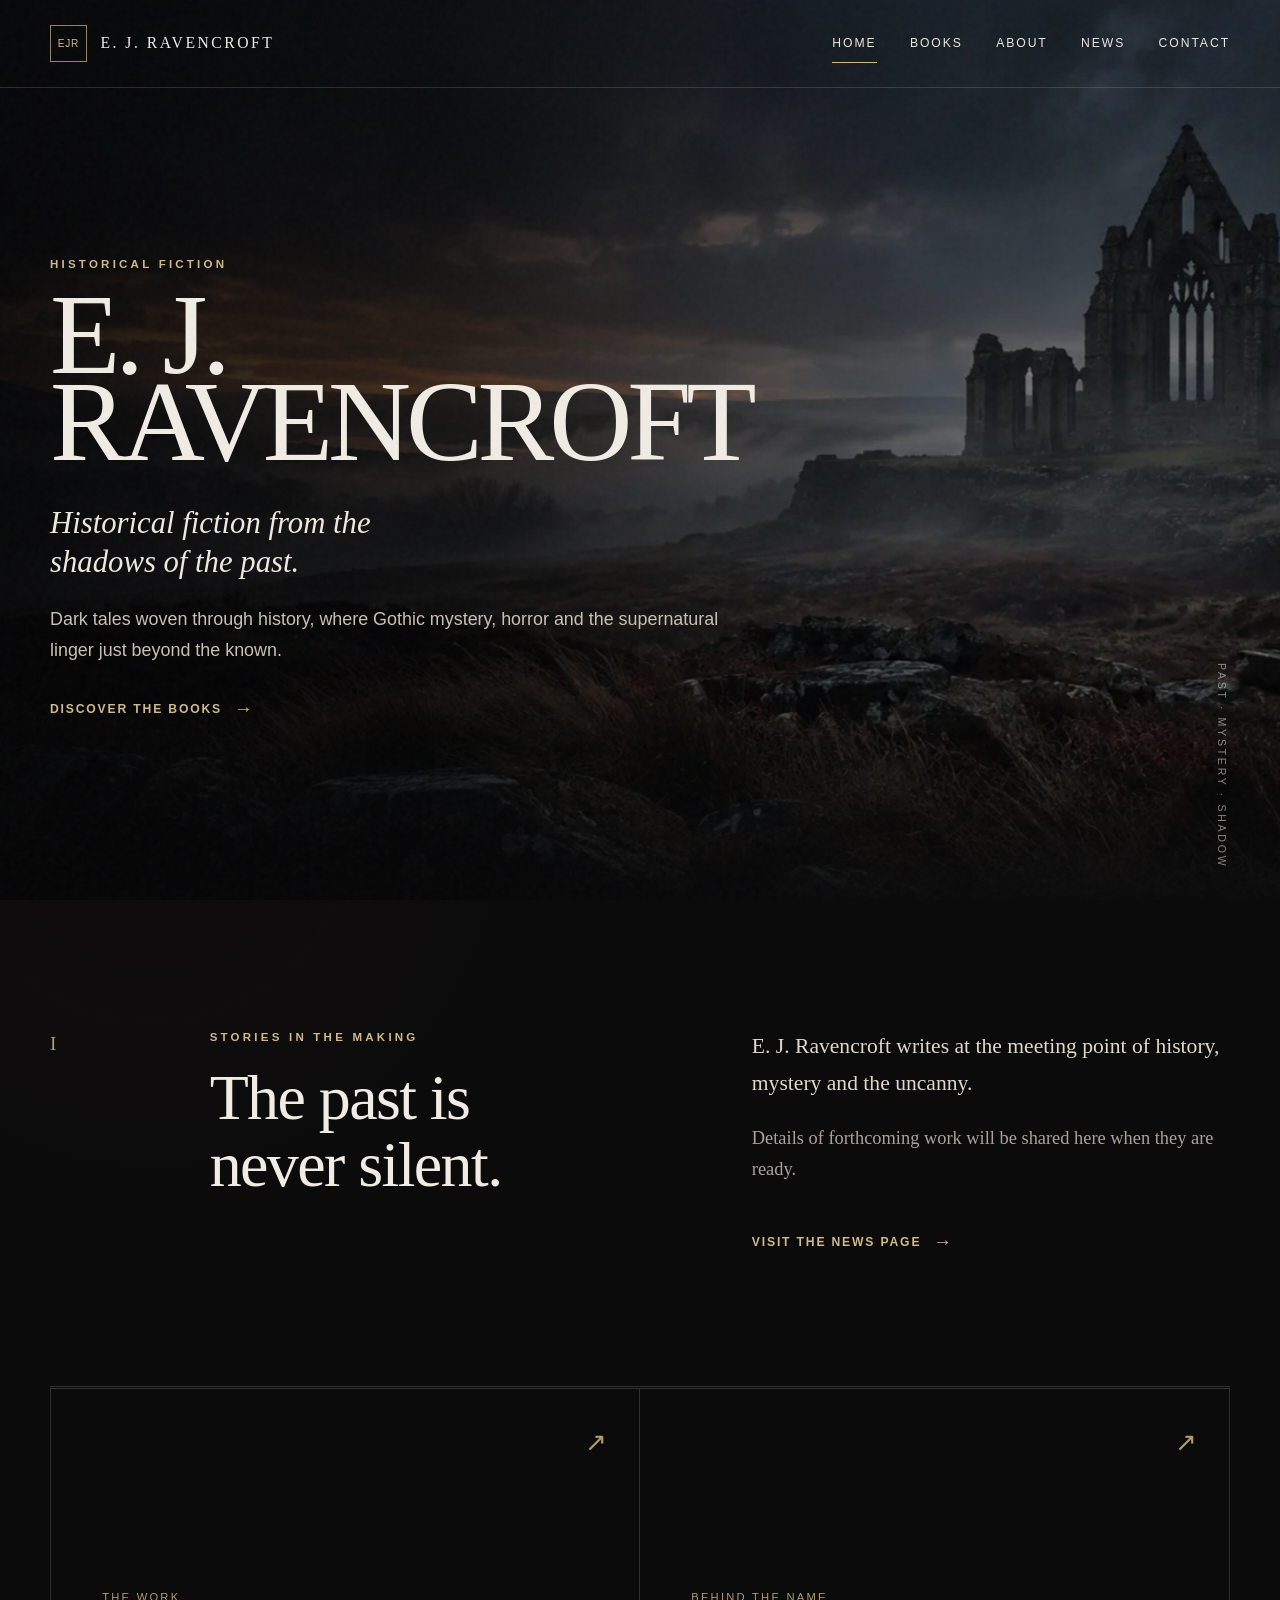
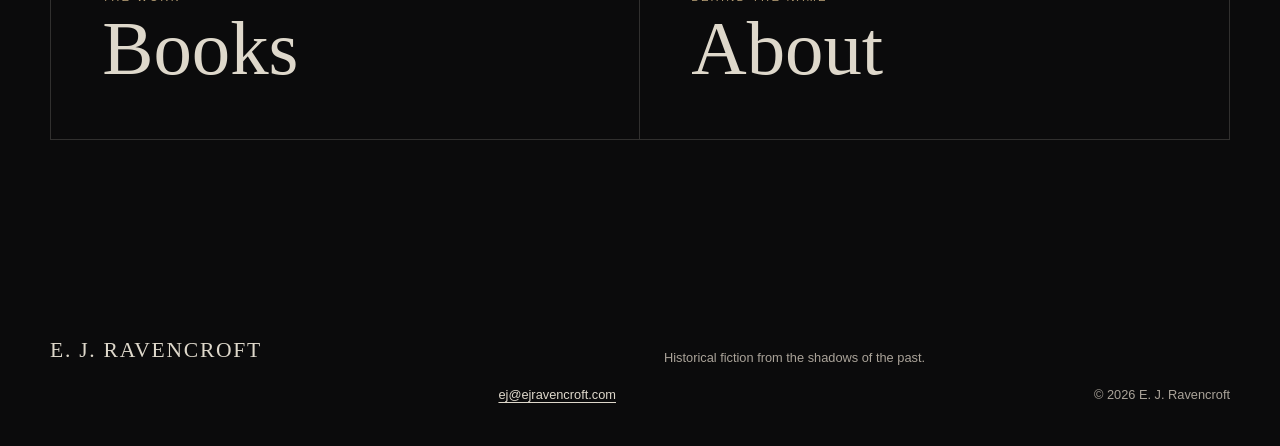
==== index.html @ fc6763eb "Add files via upload Publish first website version" ====
<!doctype html>
<html lang="en">
  <head>
    <meta charset="utf-8">
    <meta name="viewport" content="width=device-width, initial-scale=1">
    <meta name="description" content="E. J. Ravencroft writes historical fiction from the shadows of the past.">
    <meta name="theme-color" content="#0b0b0c">
    <title>E. J. Ravencroft | Historical Fiction</title>
    <link rel="icon" type="image/svg+xml" href="data:image/svg+xml,%3Csvg xmlns='http://www.w3.org/2000/svg' viewBox='0 0 64 64'%3E%3Crect width='64' height='64' fill='%230b0b0c'/%3E%3Cpath d='M18 12h28v7H27v10h16v7H27v9h19v7H18z' fill='%23b19a72'/%3E%3C/svg%3E">
    <link rel="stylesheet" href="assets/styles.css">
    <script src="assets/site.js" defer></script>
  </head>
  <body>
    <a class="skip-link" href="#main-content">Skip to main content</a>

    <header class="site-header" data-header>
      <a class="wordmark" href="index.html" aria-label="E. J. Ravencroft, home">
        <span class="wordmark-mark" aria-hidden="true">EJR</span>
        <span>E. J. Ravencroft</span>
      </a>
      <button class="nav-toggle" type="button" aria-expanded="false" aria-controls="site-nav" data-nav-toggle>
        <span class="nav-toggle-label">Menu</span>
        <span class="nav-toggle-lines" aria-hidden="true"></span>
      </button>
      <nav class="site-nav" id="site-nav" aria-label="Primary" data-nav>
        <a href="index.html" aria-current="page">Home</a>
        <a href="books.html">Books</a>
        <a href="about.html">About</a>
        <a href="news.html">News</a>
        <a href="contact.html">Contact</a>
      </nav>
    </header>

    <main id="main-content">
      <section class="hero" aria-labelledby="hero-title">
        <div class="hero-image" aria-hidden="true"></div>
        <div class="hero-vignette" aria-hidden="true"></div>
        <div class="hero-content">
          <p class="eyebrow">Historical fiction</p>
          <h1 id="hero-title">E. J.<br>Ravencroft</h1>
          <p class="hero-tagline">Historical fiction from the shadows of the past.</p>
          <p class="hero-blurb">Dark tales woven through history, where Gothic mystery, horror and the supernatural linger just beyond the known.</p>
          <a class="text-link" href="books.html">Discover the books <span aria-hidden="true">&#8594;</span></a>
        </div>
        <p class="hero-caption" aria-hidden="true">Past &middot; Mystery &middot; Shadow</p>
      </section>

      <section class="home-intro shell" aria-labelledby="stories-heading">
        <p class="section-number" aria-hidden="true">I</p>
        <div>
          <p class="eyebrow">Stories in the making</p>
          <h2 id="stories-heading">The past is never silent.</h2>
        </div>
        <div class="home-intro-copy">
          <p>E. J. Ravencroft writes at the meeting point of history, mystery and the uncanny.</p>
          <p>Details of forthcoming work will be shared here when they are ready.</p>
          <a class="text-link" href="news.html">Visit the news page <span aria-hidden="true">&#8594;</span></a>
        </div>
      </section>

      <section class="home-links shell" aria-label="Explore">
        <a class="feature-link" href="books.html">
          <span class="feature-link-kicker">The work</span>
          <span class="feature-link-title">Books</span>
          <span class="feature-link-arrow" aria-hidden="true">&#8599;</span>
        </a>
        <a class="feature-link" href="about.html">
          <span class="feature-link-kicker">Behind the name</span>
          <span class="feature-link-title">About</span>
          <span class="feature-link-arrow" aria-hidden="true">&#8599;</span>
        </a>
      </section>
    </main>

    <footer class="site-footer shell">
      <a class="footer-name" href="index.html">E. J. Ravencroft</a>
      <p>Historical fiction from the shadows of the past.</p>
      <a href="mailto:ej@ejravencroft.com">ej@ejravencroft.com</a>
      <p class="copyright">&copy; <span data-year></span> E. J. Ravencroft</p>
    </footer>
  </body>
</html>
---- assets/styles.css ----
:root {
  --ink: #0b0b0c;
  --ink-soft: #111113;
  --paper: #ded8cb;
  --paper-muted: #aaa399;
  --brass: #b19a72;
  --brass-bright: #d0b98d;
  --oxblood: #561e24;
  --line: rgba(222, 216, 203, 0.18);
  --shell: min(1180px, calc(100% - 3rem));
  --serif: Georgia, "Times New Roman", Times, serif;
  --sans: "Helvetica Neue", Helvetica, Arial, sans-serif;
}

* {
  box-sizing: border-box;
}

html {
  background: var(--ink);
  color-scheme: dark;
  scroll-behavior: smooth;
}

body {
  margin: 0;
  background:
    radial-gradient(circle at 12% 40%, rgba(86, 30, 36, 0.09), transparent 25rem),
    var(--ink);
  color: var(--paper);
  font-family: var(--sans);
  font-size: 1rem;
  line-height: 1.7;
}

body::before {
  position: fixed;
  inset: 0;
  z-index: 20;
  opacity: 0.035;
  pointer-events: none;
  content: "";
  background-image: url("data:image/svg+xml,%3Csvg viewBox='0 0 180 180' xmlns='http://www.w3.org/2000/svg'%3E%3Cfilter id='n'%3E%3CfeTurbulence type='fractalNoise' baseFrequency='.8' numOctaves='3' stitchTiles='stitch'/%3E%3C/filter%3E%3Crect width='100%25' height='100%25' filter='url(%23n)' opacity='.8'/%3E%3C/svg%3E");
}

a {
  color: inherit;
  text-underline-offset: 0.25em;
}

a:focus-visible,
button:focus-visible {
  outline: 2px solid var(--brass-bright);
  outline-offset: 5px;
}

img {
  display: block;
  max-width: 100%;
}

.skip-link {
  position: fixed;
  top: 0.75rem;
  left: 0.75rem;
  z-index: 100;
  padding: 0.65rem 1rem;
  background: var(--paper);
  color: var(--ink);
  transform: translateY(-160%);
  transition: transform 160ms ease;
}

.skip-link:focus {
  transform: translateY(0);
}

.shell {
  width: var(--shell);
  margin-inline: auto;
}

.site-header {
  position: absolute;
  top: 0;
  left: 0;
  z-index: 10;
  display: flex;
  width: 100%;
  min-height: 5.5rem;
  align-items: center;
  justify-content: space-between;
  padding: 1.25rem max(1.5rem, calc((100% - 1180px) / 2));
  border-bottom: 1px solid rgba(222, 216, 203, 0.16);
  transition: background 200ms ease, border-color 200ms ease;
}

.site-header.is-scrolled,
.interior .site-header {
  position: fixed;
  background: rgba(11, 11, 12, 0.94);
  border-color: var(--line);
  backdrop-filter: blur(12px);
}

.wordmark {
  display: inline-flex;
  align-items: center;
  gap: 0.85rem;
  color: #f0ece4;
  font-family: var(--serif);
  font-size: 0.98rem;
  letter-spacing: 0.16em;
  text-decoration: none;
  text-transform: uppercase;
}

.wordmark-mark {
  display: grid;
  width: 2.3rem;
  height: 2.3rem;
  place-items: center;
  border: 1px solid rgba(208, 185, 141, 0.7);
  color: var(--brass-bright);
  font-family: var(--sans);
  font-size: 0.63rem;
  letter-spacing: 0.08em;
}

.site-nav {
  display: flex;
  align-items: center;
  gap: clamp(1rem, 2.6vw, 2.3rem);
}

.site-nav a {
  position: relative;
  color: #eee9df;
  font-size: 0.76rem;
  letter-spacing: 0.16em;
  text-decoration: none;
  text-transform: uppercase;
}

.site-nav a::after {
  position: absolute;
  bottom: -0.6rem;
  left: 0;
  width: 100%;
  height: 1px;
  background: var(--brass-bright);
  content: "";
  opacity: 0;
  transform: scaleX(0);
  transition: opacity 160ms ease, transform 160ms ease;
}

.site-nav a:hover::after,
.site-nav a[aria-current="page"]::after {
  opacity: 1;
  transform: scaleX(1);
}

.nav-toggle {
  display: none;
}

.hero {
  position: relative;
  display: grid;
  min-height: min(900px, 100svh);
  overflow: hidden;
  align-items: center;
  padding: 8rem 0 4rem;
  isolation: isolate;
}

.hero-image,
.hero-vignette {
  position: absolute;
  inset: 0;
}

.hero-image {
  z-index: -3;
  background: url("hero.webp") center center / cover no-repeat;
  transform: scale(1.015);
  animation: settle 2.4s ease-out both;
}

.hero-vignette {
  z-index: -2;
  background:
    linear-gradient(90deg, rgba(5, 5, 6, 0.92) 0%, rgba(5, 5, 6, 0.72) 34%, rgba(5, 5, 6, 0.08) 72%),
    linear-gradient(0deg, var(--ink) 0%, transparent 22%, rgba(0, 0, 0, 0.18) 100%);
}

.hero-content {
  width: var(--shell);
  margin-inline: auto;
  padding-top: 1rem;
}

.eyebrow {
  margin: 0 0 1rem;
  color: var(--brass-bright);
  font-size: 0.72rem;
  font-weight: 600;
  letter-spacing: 0.28em;
  text-transform: uppercase;
}

.hero h1 {
  max-width: 11ch;
  margin: 0;
  color: #f0ece4;
  font-family: var(--serif);
  font-size: clamp(4.2rem, 9vw, 8.5rem);
  font-weight: 400;
  letter-spacing: -0.045em;
  line-height: 0.76;
  text-transform: uppercase;
}

.hero-tagline {
  max-width: 25ch;
  margin: 2.4rem 0 0;
  color: #eee9df;
  font-family: var(--serif);
  font-size: clamp(1.4rem, 2.4vw, 2.15rem);
  font-style: italic;
  line-height: 1.25;
}

.hero-blurb {
  max-width: 42rem;
  margin: 1.4rem 0 1.7rem;
  color: #c8c1b5;
  font-size: clamp(1rem, 1.4vw, 1.12rem);
  line-height: 1.75;
}

.text-link {
  display: inline-flex;
  align-items: center;
  gap: 0.75rem;
  color: var(--brass-bright);
  font-size: 0.76rem;
  font-weight: 600;
  letter-spacing: 0.15em;
  text-decoration: none;
  text-transform: uppercase;
}

.text-link span {
  font-size: 1.15rem;
  transition: transform 160ms ease;
}

.text-link:hover span {
  transform: translateX(0.25rem);
}

.hero-caption {
  position: absolute;
  right: max(1.5rem, calc((100% - 1180px) / 2));
  bottom: 2rem;
  margin: 0;
  color: rgba(238, 233, 223, 0.55);
  font-size: 0.66rem;
  letter-spacing: 0.26em;
  text-transform: uppercase;
  writing-mode: vertical-rl;
}

.home-intro {
  display: grid;
  grid-template-columns: 0.2fr 1fr 1fr;
  gap: clamp(2rem, 5vw, 5rem);
  padding-block: clamp(6rem, 10vw, 10rem);
  border-bottom: 1px solid var(--line);
}

.section-number {
  margin: 0;
  color: var(--brass);
  font-family: var(--serif);
  font-size: 1.2rem;
}

.home-intro h2,
.page-heading h1,
.content-heading {
  margin: 0;
  color: #f0ece4;
  font-family: var(--serif);
  font-weight: 400;
  letter-spacing: -0.025em;
  line-height: 1.05;
}

.home-intro h2 {
  max-width: 10ch;
  font-size: clamp(2.8rem, 5vw, 5rem);
}

.home-intro-copy {
  max-width: 35rem;
  color: var(--paper-muted);
  font-family: var(--serif);
  font-size: 1.15rem;
}

.home-intro-copy p:first-child {
  margin-top: 0;
  color: var(--paper);
  font-size: 1.35rem;
}

.home-intro-copy .text-link {
  margin-top: 1.4rem;
  font-family: var(--sans);
}

.home-links {
  display: grid;
  grid-template-columns: 1fr 1fr;
  padding-block: 1px clamp(6rem, 10vw, 10rem);
}

.feature-link {
  position: relative;
  display: grid;
  min-height: 22rem;
  align-content: end;
  padding: clamp(2rem, 4vw, 4rem);
  overflow: hidden;
  border: 1px solid var(--line);
  text-decoration: none;
  transition: background 240ms ease, border-color 240ms ease;
}

.feature-link + .feature-link {
  border-left: 0;
}

.feature-link::before {
  position: absolute;
  inset: 0;
  background: radial-gradient(circle at 100% 0%, rgba(86, 30, 36, 0.45), transparent 60%);
  content: "";
  opacity: 0;
  transition: opacity 240ms ease;
}

.feature-link:hover,
.feature-link:focus-visible {
  background: var(--ink-soft);
  border-color: rgba(208, 185, 141, 0.46);
}

.feature-link:hover::before,
.feature-link:focus-visible::before {
  opacity: 1;
}

.feature-link-kicker,
.feature-link-title,
.feature-link-arrow {
  position: relative;
}

.feature-link-kicker {
  color: var(--brass);
  font-size: 0.7rem;
  letter-spacing: 0.2em;
  text-transform: uppercase;
}

.feature-link-title {
  margin-top: 0.25rem;
  font-family: var(--serif);
  font-size: clamp(3rem, 6vw, 5.2rem);
  line-height: 1;
}

.feature-link-arrow {
  position: absolute;
  top: 2rem;
  right: 2rem;
  color: var(--brass);
  font-size: 1.6rem;
  transition: transform 180ms ease;
}

.feature-link:hover .feature-link-arrow {
  transform: translate(0.2rem, -0.2rem);
}

.site-footer {
  display: grid;
  grid-template-columns: 1fr 1fr;
  gap: 1rem 3rem;
  align-items: end;
  padding-block: 4rem 2.5rem;
  color: var(--paper-muted);
  font-size: 0.8rem;
}

.site-footer a {
  justify-self: end;
  color: var(--paper);
}

.footer-name {
  justify-self: start !important;
  color: var(--paper) !important;
  font-family: var(--serif);
  font-size: 1.35rem;
  letter-spacing: 0.08em;
  text-decoration: none;
  text-transform: uppercase;
}

.site-footer p {
  margin: 0;
}

.copyright {
  justify-self: end;
}

.page-heading {
  padding-top: clamp(10rem, 17vw, 15rem);
  padding-bottom: clamp(4rem, 7vw, 7rem);
  border-bottom: 1px solid var(--line);
}

.page-heading h1 {
  color: #f0ece4;
  font-size: clamp(4.5rem, 11vw, 10rem);
  text-transform: uppercase;
}

.page-deck {
  max-width: 38rem;
  margin: 2rem 0 0 auto;
  color: var(--paper-muted);
  font-family: var(--serif);
  font-size: clamp(1.25rem, 2.5vw, 1.8rem);
  font-style: italic;
  line-height: 1.45;
}

.content-heading {
  font-size: clamp(2.5rem, 5vw, 4.6rem);
}

.books-grid,
.about-layout {
  display: grid;
  grid-template-columns: minmax(15rem, 0.72fr) 1.28fr;
  gap: clamp(3rem, 8vw, 8rem);
  align-items: center;
  padding-block: clamp(5rem, 10vw, 10rem);
}

.placeholder-cover {
  display: grid;
  aspect-ratio: 2 / 3;
  width: min(100%, 26rem);
  padding: clamp(2rem, 4vw, 3.5rem);
  border: 1px solid rgba(208, 185, 141, 0.45);
  background:
    linear-gradient(rgba(86, 30, 36, 0.32), rgba(9, 9, 10, 0.2)),
    #121113;
  box-shadow: 1.5rem 1.5rem 0 rgba(86, 30, 36, 0.12);
  color: var(--brass-bright);
  text-align: center;
  text-transform: uppercase;
}

.cover-mark {
  align-self: start;
  font-family: var(--serif);
  font-size: clamp(2rem, 4vw, 3.2rem);
  letter-spacing: 0.1em;
}

.cover-rule {
  align-self: center;
  width: 1px;
  height: 6rem;
  margin-inline: auto;
  background: var(--brass);
}

.placeholder-cover span:last-child {
  align-self: end;
  font-size: 0.68rem;
  letter-spacing: 0.22em;
}

.book-copy,
.prose {
  max-width: 41rem;
  color: var(--paper-muted);
  font-family: var(--serif);
  font-size: 1.15rem;
}

.book-copy h2,
.prose h2 {
  margin-bottom: 2rem;
}

.placeholder-note {
  margin-top: 2.5rem;
  padding-top: 1rem;
  border-top: 1px solid var(--line);
  color: #858079;
  font-family: var(--sans);
  font-size: 0.78rem;
  letter-spacing: 0.04em;
}

.portrait-placeholder {
  display: grid;
  aspect-ratio: 4 / 5;
  width: min(100%, 28rem);
  place-content: center;
  border: 1px solid var(--line);
  background:
    linear-gradient(135deg, transparent 49.8%, rgba(208, 185, 141, 0.16) 50%, transparent 50.2%),
    linear-gradient(45deg, transparent 49.8%, rgba(208, 185, 141, 0.16) 50%, transparent 50.2%),
    #111113;
  color: var(--paper-muted);
  text-align: center;
}

.portrait-placeholder span {
  font-family: var(--serif);
  font-size: 1.5rem;
}

.portrait-placeholder small {
  color: var(--brass);
  font-size: 0.66rem;
  letter-spacing: 0.2em;
  text-transform: uppercase;
}

.prose a {
  color: var(--brass-bright);
}

.empty-state {
  display: grid;
  grid-template-columns: 0.15fr 1fr;
  gap: clamp(2rem, 6vw, 6rem);
  min-height: 31rem;
  align-items: center;
  padding-block: clamp(5rem, 9vw, 9rem);
}

.empty-state > div {
  max-width: 48rem;
}

.empty-state h2 {
  max-width: 13ch;
}

.empty-state p:last-child {
  max-width: 38rem;
  color: var(--paper-muted);
  font-family: var(--serif);
  font-size: 1.15rem;
}

.contact-panel {
  min-height: 36rem;
  padding-block: clamp(6rem, 11vw, 11rem);
}

.contact-panel > * {
  max-width: 50rem;
}

.contact-panel > p:not(.eyebrow) {
  color: var(--paper-muted);
  font-family: var(--serif);
  font-size: 1.15rem;
}

.email-link {
  display: inline-flex;
  gap: 1rem;
  margin-top: 1.5rem;
  color: var(--brass-bright);
  font-family: var(--serif);
  font-size: clamp(1.6rem, 4vw, 3.6rem);
  line-height: 1.2;
  text-decoration-thickness: 1px;
}

.email-link span {
  font-size: 0.65em;
}

@keyframes settle {
  from { opacity: 0; transform: scale(1.06); }
  to { opacity: 1; transform: scale(1.015); }
}

@media (prefers-reduced-motion: reduce) {
  *,
  *::before,
  *::after {
    scroll-behavior: auto !important;
    animation-duration: 0.01ms !important;
    animation-iteration-count: 1 !important;
    transition-duration: 0.01ms !important;
  }
}

@media (max-width: 760px) {
  :root {
    --shell: min(100% - 2rem, 40rem);
  }

  body.nav-open {
    overflow: hidden;
  }

  .site-header {
    min-height: 4.7rem;
    padding: 1rem;
  }

  .wordmark {
    font-size: 0.8rem;
  }

  .wordmark-mark {
    width: 2rem;
    height: 2rem;
    font-size: 0.56rem;
  }

  .nav-toggle {
    position: relative;
    z-index: 2;
    display: flex;
    align-items: center;
    gap: 0.7rem;
    padding: 0.5rem;
    border: 0;
    background: transparent;
    color: var(--paper);
    font: inherit;
  }

  .nav-toggle-label {
    font-size: 0.7rem;
    letter-spacing: 0.16em;
    text-transform: uppercase;
  }

  .nav-toggle-lines,
  .nav-toggle-lines::before {
    display: block;
    width: 1.5rem;
    height: 1px;
    background: currentColor;
    content: "";
    transition: transform 160ms ease;
  }

  .nav-toggle-lines::before {
    transform: translateY(-0.42rem);
  }

  .nav-toggle[aria-expanded="true"] .nav-toggle-lines {
    transform: rotate(45deg);
  }

  .nav-toggle[aria-expanded="true"] .nav-toggle-lines::before {
    transform: rotate(-90deg);
  }

  .site-nav {
    position: fixed;
    inset: 0;
    display: grid;
    align-content: center;
    justify-items: center;
    gap: 1.45rem;
    background: rgba(11, 11, 12, 0.985);
    opacity: 0;
    pointer-events: none;
    transform: translateY(-1rem);
    transition: opacity 180ms ease, transform 180ms ease;
  }

  .site-nav.is-open {
    opacity: 1;
    pointer-events: auto;
    transform: translateY(0);
  }

  .site-nav a {
    font-family: var(--serif);
    font-size: 1.9rem;
    letter-spacing: 0.04em;
    text-transform: none;
  }

  .hero {
    min-height: 760px;
    align-items: end;
    padding-bottom: 5rem;
  }

  .hero-image {
    background-position: 64% center;
  }

  .hero-vignette {
    background:
      linear-gradient(0deg, rgba(5, 5, 6, 0.98) 0%, rgba(5, 5, 6, 0.7) 50%, rgba(5, 5, 6, 0.18) 100%),
      linear-gradient(90deg, rgba(5, 5, 6, 0.4), transparent 75%);
  }

  .hero h1 {
    font-size: clamp(3.8rem, 19vw, 6rem);
  }

  .hero-tagline {
    margin-top: 1.8rem;
  }

  .hero-blurb {
    font-size: 1rem;
    line-height: 1.6;
  }

  .hero-caption {
    display: none;
  }

  .home-intro {
    grid-template-columns: 1fr;
    gap: 1.5rem;
  }

  .section-number {
    display: none;
  }

  .home-links {
    grid-template-columns: 1fr;
  }

  .feature-link {
    min-height: 16rem;
  }

  .feature-link + .feature-link {
    border-top: 0;
    border-left: 1px solid var(--line);
  }

  .site-footer {
    grid-template-columns: 1fr;
    align-items: start;
  }

  .page-heading {
    padding-top: 9rem;
  }

  .page-deck {
    margin-left: 0;
  }

  .books-grid,
  .about-layout {
    grid-template-columns: 1fr;
    gap: 4rem;
  }

  .placeholder-cover,
  .portrait-placeholder {
    width: min(100%, 21rem);
    margin-inline: auto;
  }

  .empty-state {
    grid-template-columns: 1fr;
    align-content: center;
  }

  .email-link {
    overflow-wrap: anywhere;
  }

  .site-footer a,
  .copyright {
    justify-self: start;
  }
}

@media (max-width: 380px) {
  .wordmark > span:last-child {
    display: none;
  }
}
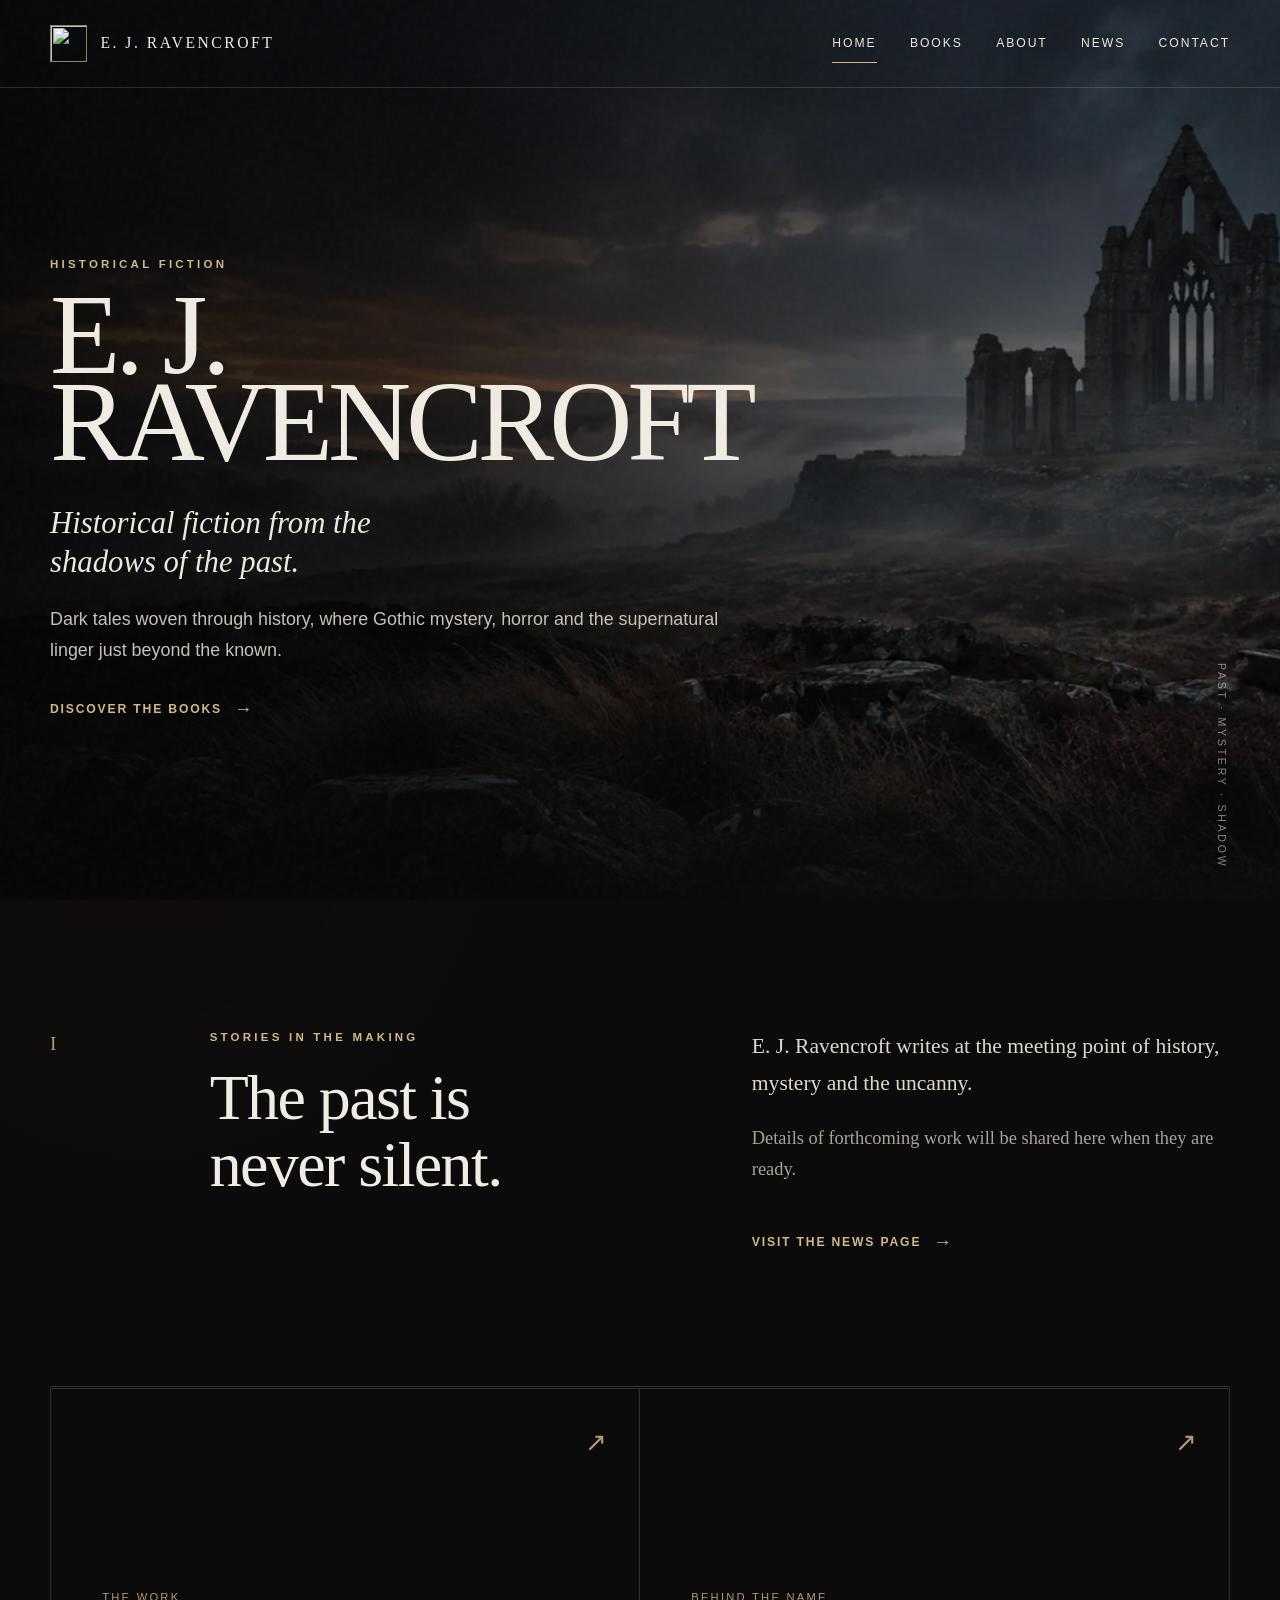
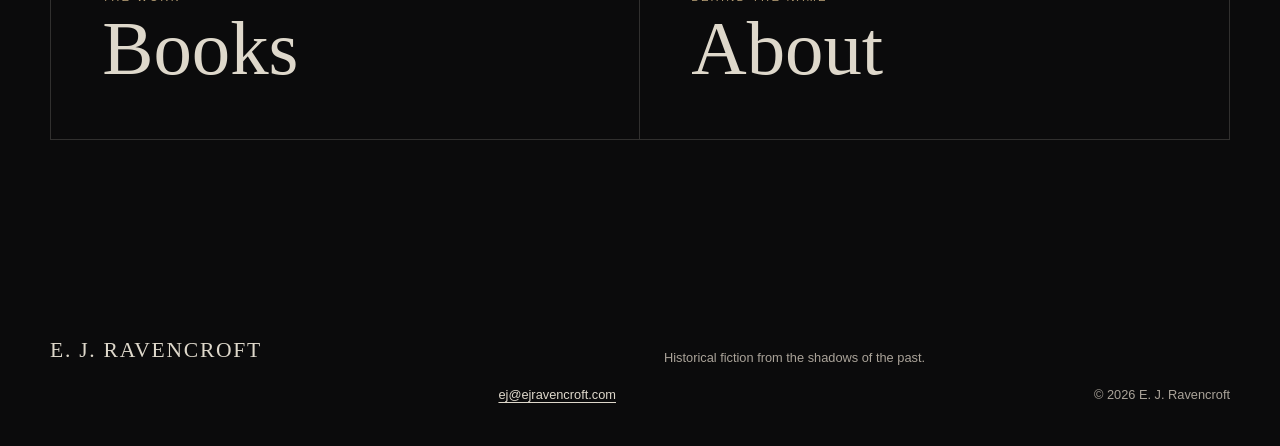
==== commit ebb58b90: "Add files via upload" ====
--- a/index.html
+++ b/index.html
@@ -6,7 +6,7 @@
     <meta name="description" content="E. J. Ravencroft writes historical fiction from the shadows of the past.">
     <meta name="theme-color" content="#0b0b0c">
     <title>E. J. Ravencroft | Historical Fiction</title>
-    <link rel="icon" type="image/svg+xml" href="data:image/svg+xml,%3Csvg xmlns='http://www.w3.org/2000/svg' viewBox='0 0 64 64'%3E%3Crect width='64' height='64' fill='%230b0b0c'/%3E%3Cpath d='M18 12h28v7H27v10h16v7H27v9h19v7H18z' fill='%23b19a72'/%3E%3C/svg%3E">
+    <link rel="icon" type="image/png" sizes="64x64" href="assets/ejr-quill-favicon.png">
     <link rel="stylesheet" href="assets/styles.css">
     <script src="assets/site.js" defer></script>
   </head>
@@ -15,7 +15,7 @@
 
     <header class="site-header" data-header>
       <a class="wordmark" href="index.html" aria-label="E. J. Ravencroft, home">
-        <span class="wordmark-mark" aria-hidden="true">EJR</span>
+        <img class="wordmark-mark" src="assets/ejr-quill.png" width="50" height="50" alt="" aria-hidden="true">
         <span>E. J. Ravencroft</span>
       </a>
       <button class="nav-toggle" type="button" aria-expanded="false" aria-controls="site-nav" data-nav-toggle>
@@ -78,5 +78,6 @@
       <a href="mailto:ej@ejravencroft.com">ej@ejravencroft.com</a>
       <p class="copyright">&copy; <span data-year></span> E. J. Ravencroft</p>
     </footer>
+    <script data-goatcounter="https://ejravencroft.goatcounter.com/count" async src="//gc.zgo.at/count.js"></script>
   </body>
 </html>
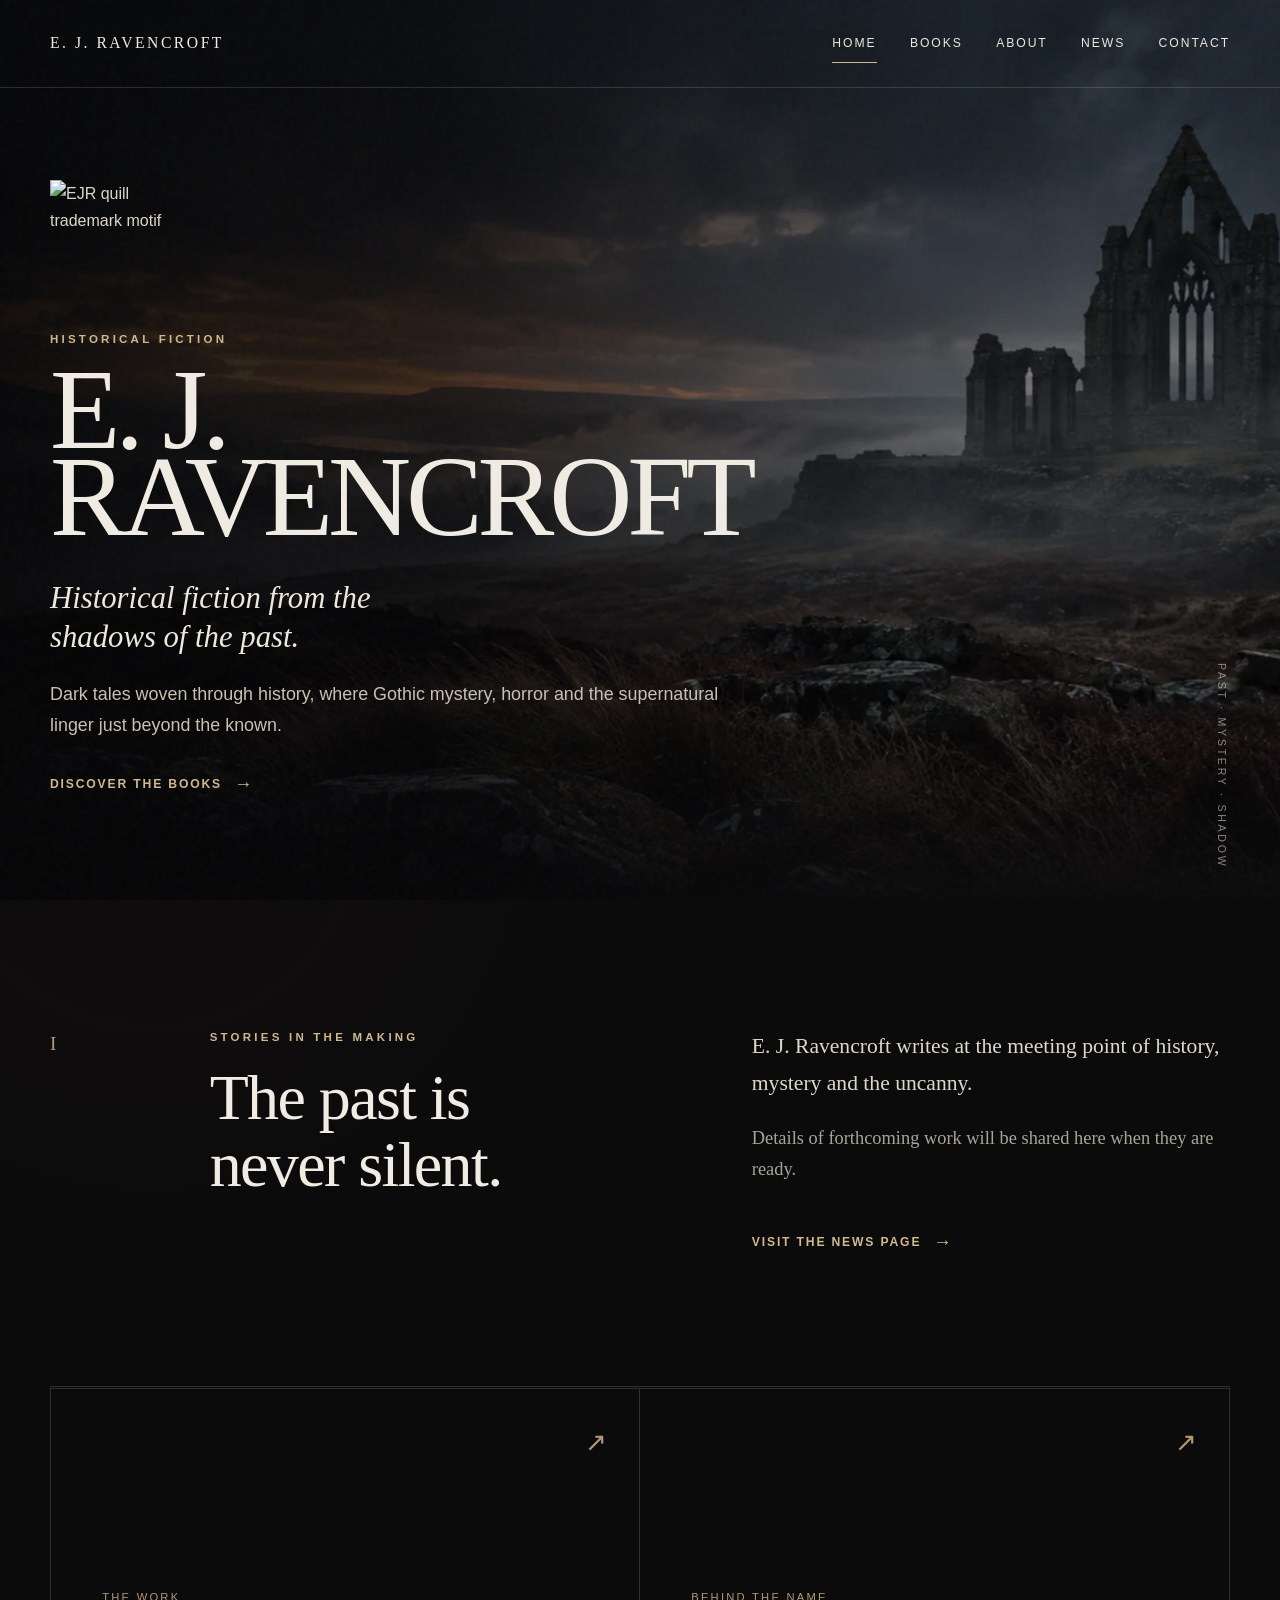
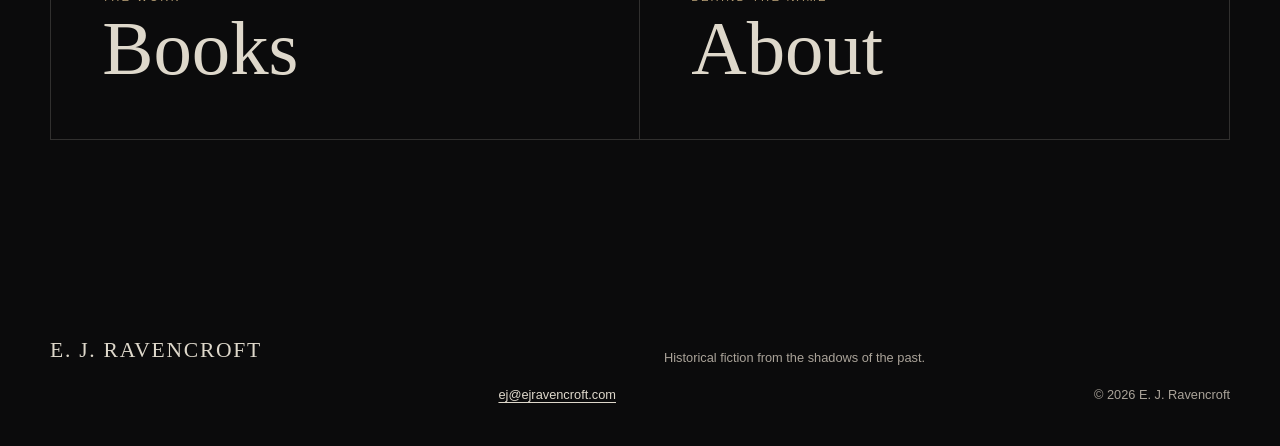
==== commit 21bb62a4: "Add files via upload" ====
--- a/index.html
+++ b/index.html
@@ -15,7 +15,6 @@
 
     <header class="site-header" data-header>
       <a class="wordmark" href="index.html" aria-label="E. J. Ravencroft, home">
-        <img class="wordmark-mark" src="assets/ejr-quill.png" width="50" height="50" alt="" aria-hidden="true">
         <span>E. J. Ravencroft</span>
       </a>
       <button class="nav-toggle" type="button" aria-expanded="false" aria-controls="site-nav" data-nav-toggle>
@@ -36,6 +35,7 @@
         <div class="hero-image" aria-hidden="true"></div>
         <div class="hero-vignette" aria-hidden="true"></div>
         <div class="hero-content">
+          <img class="brand-emblem" src="assets/ejr-quill-standalone.png" width="150" height="150" alt="EJR quill trademark motif">
           <p class="eyebrow">Historical fiction</p>
           <h1 id="hero-title">E. J.<br>Ravencroft</h1>
           <p class="hero-tagline">Historical fiction from the shadows of the past.</p>
--- a/assets/styles.css
+++ b/assets/styles.css
@@ -116,15 +116,11 @@
 }
 
 .wordmark-mark {
-  display: grid;
-  width: 2.3rem;
-  height: 2.3rem;
-  place-items: center;
-  border: 1px solid rgba(208, 185, 141, 0.7);
-  color: var(--brass-bright);
-  font-family: var(--sans);
-  font-size: 0.63rem;
-  letter-spacing: 0.08em;
+  width: 3rem;
+  height: 3rem;
+  flex: none;
+  object-fit: cover;
+  mix-blend-mode: screen;
 }
 
 .site-nav {
@@ -643,9 +639,8 @@
   }
 
   .wordmark-mark {
-    width: 2rem;
-    height: 2rem;
-    font-size: 0.56rem;
+    width: 2.5rem;
+    height: 2.5rem;
   }
 
   .nav-toggle {
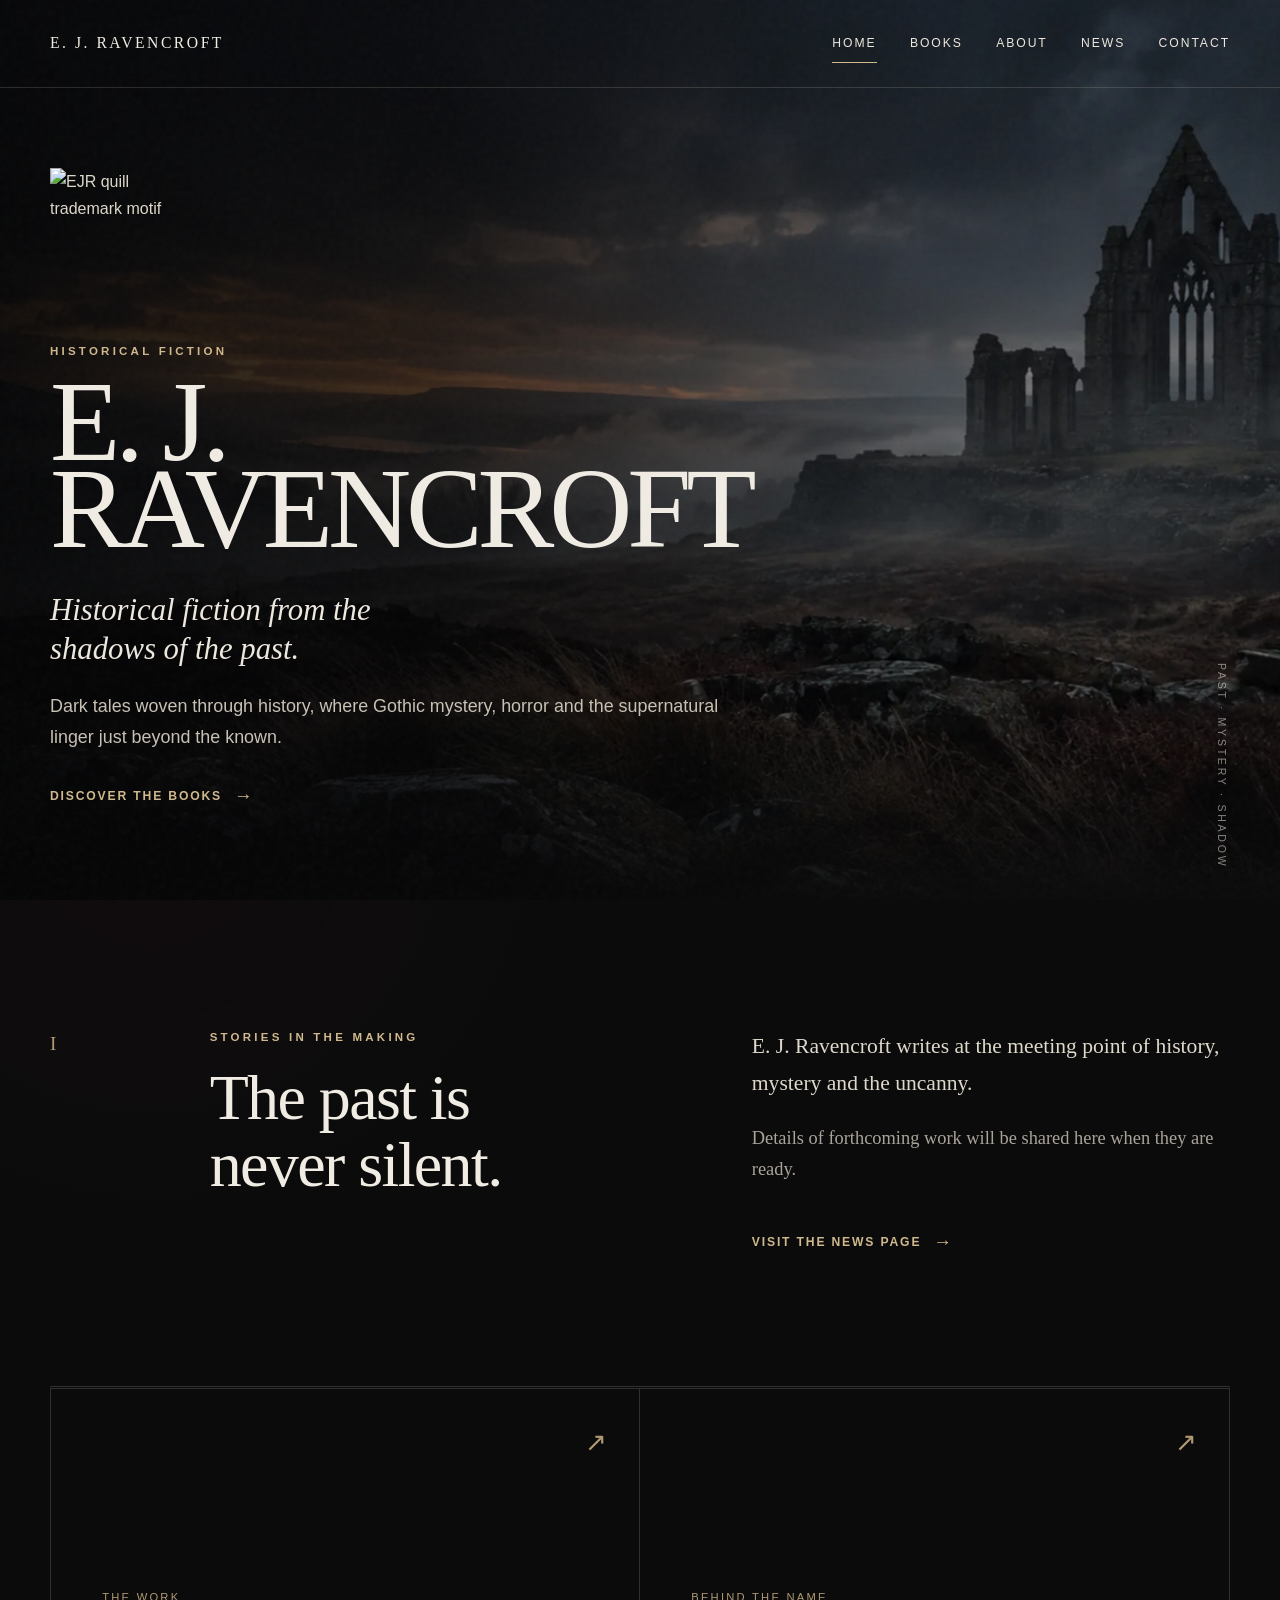
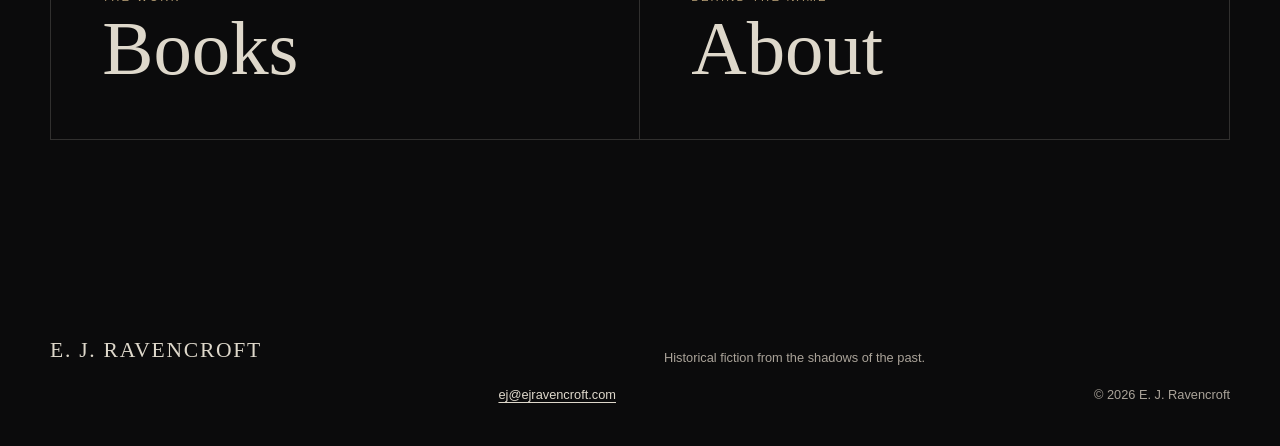
==== commit e4ec0ce9: "Add files via upload" ====
--- a/index.html
+++ b/index.html
@@ -35,7 +35,7 @@
         <div class="hero-image" aria-hidden="true"></div>
         <div class="hero-vignette" aria-hidden="true"></div>
         <div class="hero-content">
-          <img class="brand-emblem" src="assets/ejr-quill-standalone.png" width="150" height="150" alt="EJR quill trademark motif">
+          <img class="brand-emblem" src="assets/ejr-quill-standalone-v2.png" width="330" height="375" alt="EJR quill trademark motif">
           <p class="eyebrow">Historical fiction</p>
           <h1 id="hero-title">E. J.<br>Ravencroft</h1>
           <p class="hero-tagline">Historical fiction from the shadows of the past.</p>
--- a/assets/styles.css
+++ b/assets/styles.css
@@ -115,13 +115,6 @@
   text-transform: uppercase;
 }
 
-.wordmark-mark {
-  width: 3rem;
-  height: 3rem;
-  flex: none;
-  object-fit: cover;
-  mix-blend-mode: screen;
-}
 
 .site-nav {
   display: flex;
@@ -638,11 +631,7 @@
     font-size: 0.8rem;
   }
 
-  .wordmark-mark {
-    width: 2.5rem;
-    height: 2.5rem;
-  }
-
+  
   .nav-toggle {
     position: relative;
     z-index: 2;
@@ -806,8 +795,16 @@
   }
 }
 
-@media (max-width: 380px) {
-  .wordmark > span:last-child {
-    display: none;
-  }
-}
+
+/* Approved EJR quill motif, presented as a standalone page element. */
+.brand-emblem {
+  display: block;
+  width: 150px;
+  height: 150px;
+  margin: 0 0 1.5rem;
+  object-fit: contain;
+}
+
+.page-heading .brand-emblem {
+  margin-bottom: 2rem;
+}
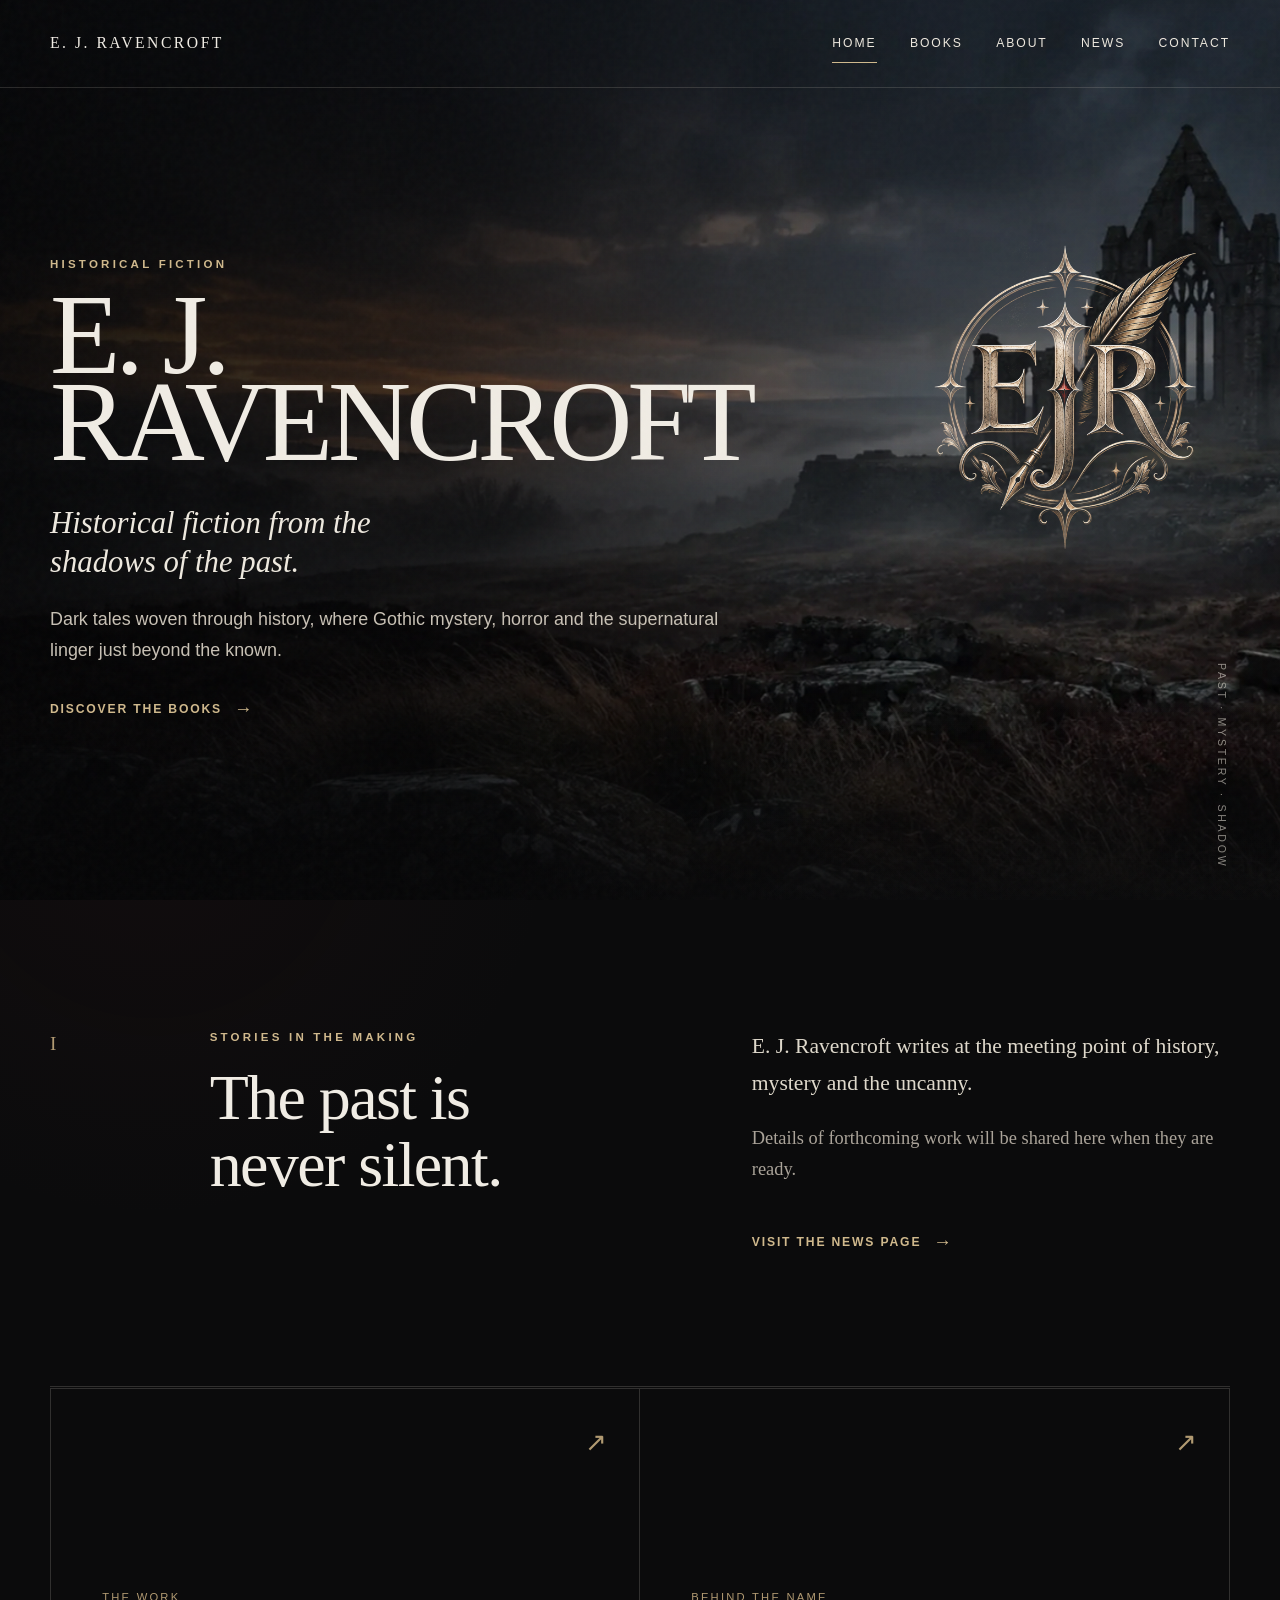
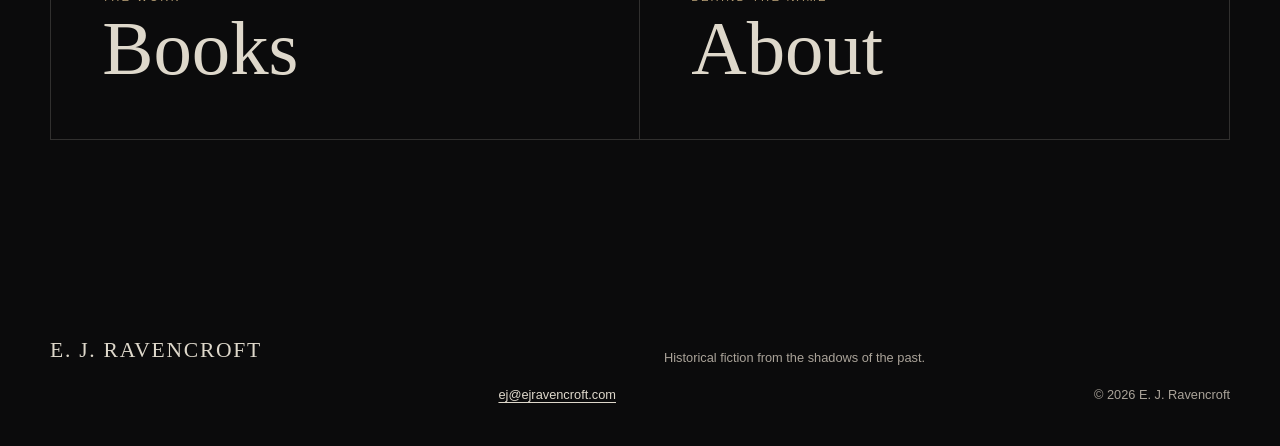
==== commit a6ff88f7: "Add files via upload" ====
--- a/index.html
+++ b/index.html
@@ -35,7 +35,7 @@
         <div class="hero-image" aria-hidden="true"></div>
         <div class="hero-vignette" aria-hidden="true"></div>
         <div class="hero-content">
-          <img class="brand-emblem" src="assets/ejr-quill-standalone-v2.png" width="330" height="375" alt="EJR quill trademark motif">
+          <img class="brand-emblem" src="assets/ejr-quill-standalone.png" width="150" height="150" alt="EJR quill trademark motif">
           <p class="eyebrow">Historical fiction</p>
           <h1 id="hero-title">E. J.<br>Ravencroft</h1>
           <p class="hero-tagline">Historical fiction from the shadows of the past.</p>
--- a/assets/styles.css
+++ b/assets/styles.css
@@ -796,15 +796,63 @@
 }
 
 
-/* Approved EJR quill motif, presented as a standalone page element. */
+/* The approved ornament has a true transparent cutout and no frame. */
 .brand-emblem {
   display: block;
-  width: 150px;
-  height: 150px;
-  margin: 0 0 1.5rem;
+  width: 330px;
+  height: auto;
   object-fit: contain;
+  mix-blend-mode: screen;
+}
+
+.hero-content {
+  position: relative;
+}
+
+.hero-content .brand-emblem {
+  position: absolute;
+  top: 0;
+  right: 0;
+}
+
+.page-heading {
+  display: grid;
+  grid-template-columns: minmax(0, 1fr) 330px;
+  column-gap: 2rem;
+  align-items: start;
 }
 
 .page-heading .brand-emblem {
-  margin-bottom: 2rem;
-}
+  grid-column: 2;
+  grid-row: 1 / span 3;
+  justify-self: center;
+}
+
+.page-heading > .eyebrow,
+.page-heading > h1,
+.page-heading > .page-deck {
+  grid-column: 1;
+}
+
+.page-heading h1 {
+  font-size: clamp(4.5rem, 8vw, 8rem);
+}
+
+.page-heading .page-deck {
+  margin-left: 0;
+}
+
+@media (max-width: 760px) {
+  .hero-content .brand-emblem {
+    position: static;
+  }
+
+  .brand-emblem {
+    width: min(72vw, 280px);
+    margin-bottom: 1.5rem;
+  }
+
+  .page-heading {
+    display: block;
+  }
+}
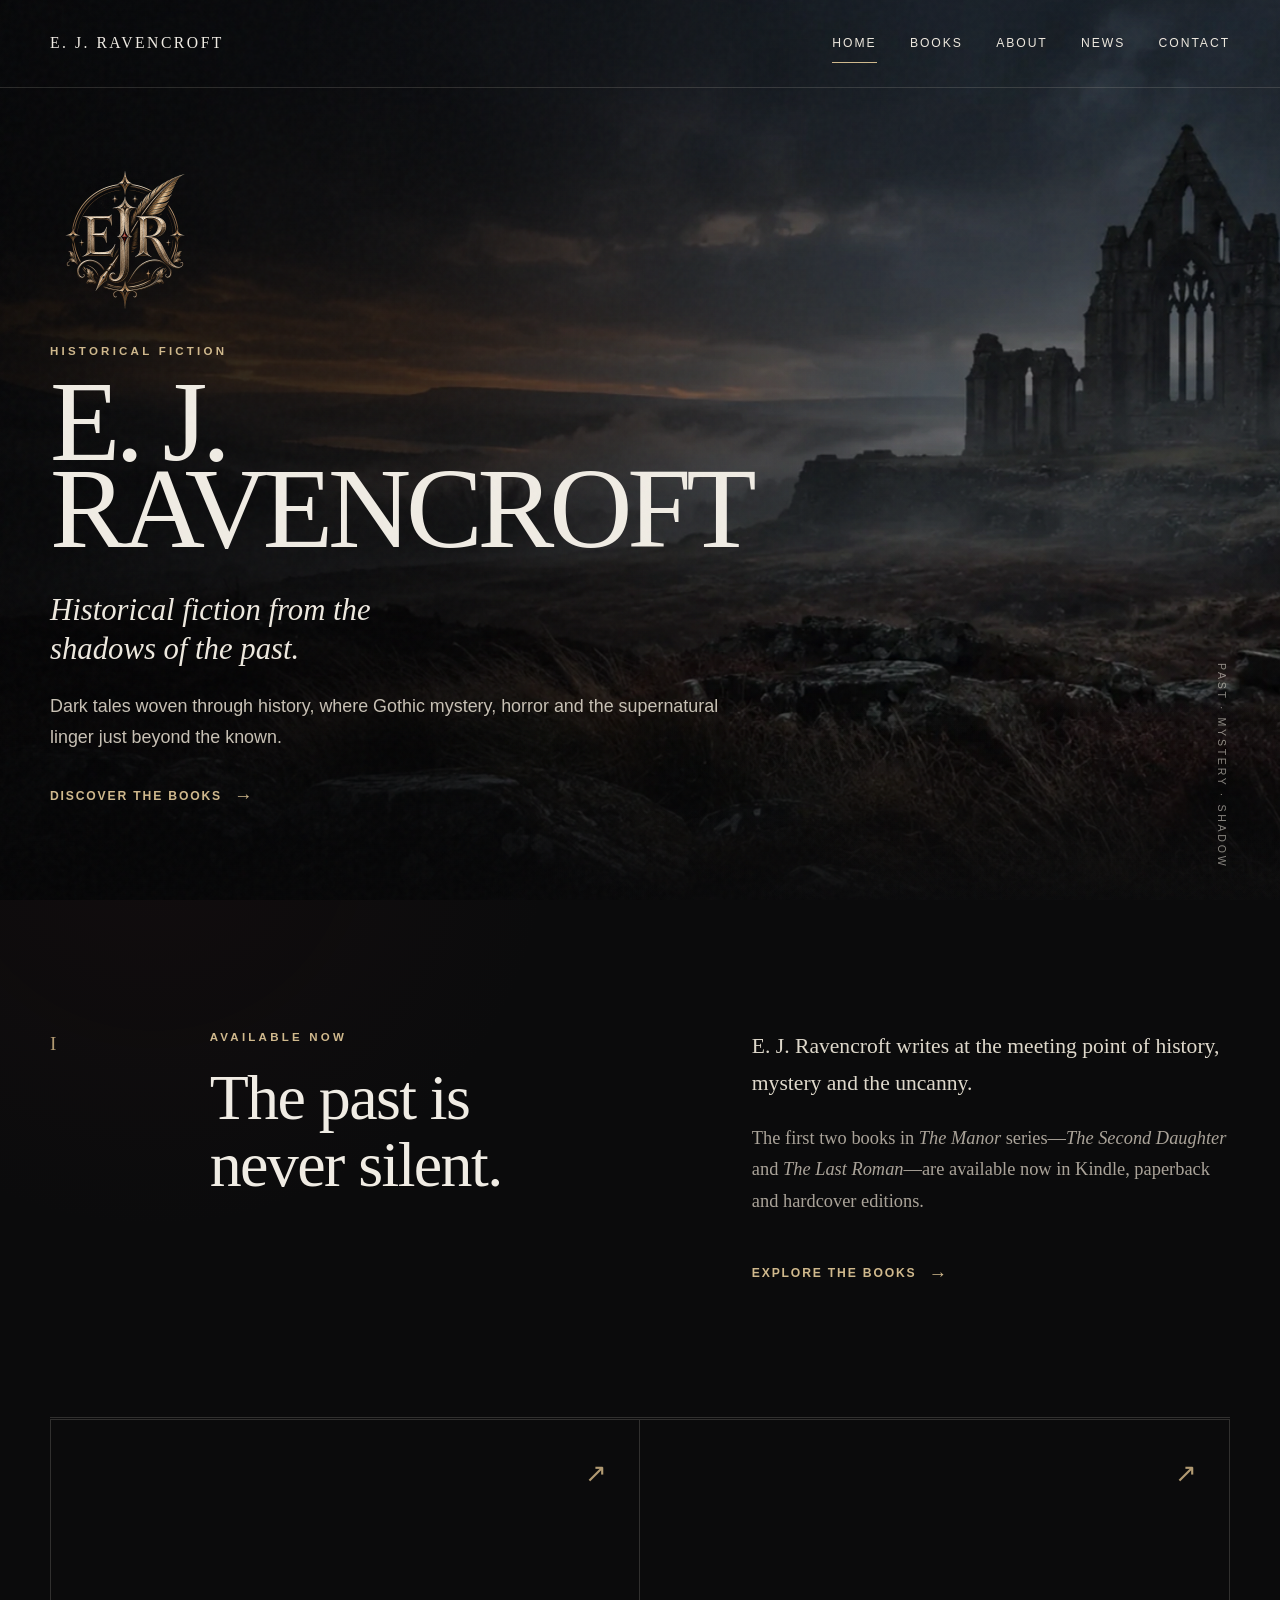
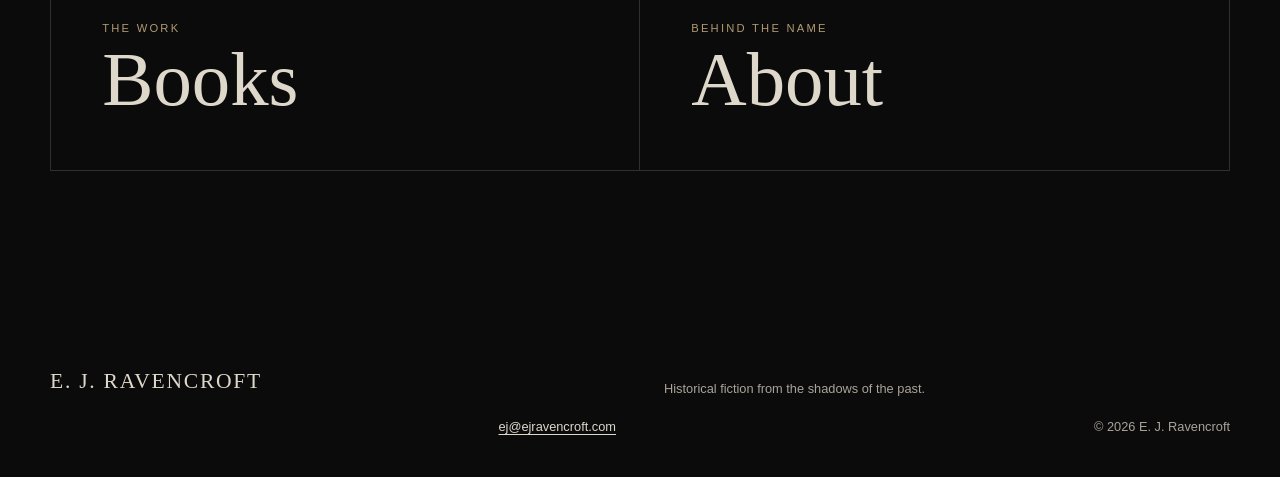
==== commit fa0c750f: "Announce both Manor books are available" ====
--- a/index.html
+++ b/index.html
@@ -12,6 +12,7 @@
   </head>
   <body>
     <a class="skip-link" href="#main-content">Skip to main content</a>
+
 
     <header class="site-header" data-header>
       <a class="wordmark" href="index.html" aria-label="E. J. Ravencroft, home">
@@ -30,6 +31,7 @@
       </nav>
     </header>
 
+
     <main id="main-content">
       <section class="hero" aria-labelledby="hero-title">
         <div class="hero-image" aria-hidden="true"></div>
@@ -45,18 +47,20 @@
         <p class="hero-caption" aria-hidden="true">Past &middot; Mystery &middot; Shadow</p>
       </section>
 
+
       <section class="home-intro shell" aria-labelledby="stories-heading">
         <p class="section-number" aria-hidden="true">I</p>
         <div>
-          <p class="eyebrow">Stories in the making</p>
+          <p class="eyebrow">Available now</p>
           <h2 id="stories-heading">The past is never silent.</h2>
         </div>
         <div class="home-intro-copy">
           <p>E. J. Ravencroft writes at the meeting point of history, mystery and the uncanny.</p>
-          <p>Details of forthcoming work will be shared here when they are ready.</p>
-          <a class="text-link" href="news.html">Visit the news page <span aria-hidden="true">&#8594;</span></a>
+          <p>The first two books in <em>The Manor</em> series&mdash;<em>The Second Daughter</em> and <em>The Last Roman</em>&mdash;are available now in Kindle, paperback and hardcover editions.</p>
+          <a class="text-link" href="books.html">Explore the books <span aria-hidden="true">&#8594;</span></a>
         </div>
       </section>
+
 
       <section class="home-links shell" aria-label="Explore">
         <a class="feature-link" href="books.html">
@@ -72,6 +76,7 @@
       </section>
     </main>
 
+
     <footer class="site-footer shell">
       <a class="footer-name" href="index.html">E. J. Ravencroft</a>
       <p>Historical fiction from the shadows of the past.</p>
--- a/assets/styles.css
+++ b/assets/styles.css
@@ -420,7 +420,7 @@
 }
 
 .page-heading {
-  padding-top: clamp(10rem, 17vw, 15rem);
+  padding-top: 9rem;
   padding-bottom: clamp(4rem, 7vw, 7rem);
   border-bottom: 1px solid var(--line);
 }
@@ -452,6 +452,42 @@
   gap: clamp(3rem, 8vw, 8rem);
   align-items: center;
   padding-block: clamp(5rem, 10vw, 10rem);
+}
+
+.book-list {
+  border-bottom: 1px solid var(--line);
+}
+
+.book-entry {
+  display: grid;
+  grid-template-columns: minmax(15rem, 0.72fr) 1.28fr;
+  gap: clamp(3rem, 8vw, 8rem);
+  align-items: start;
+  padding-block: clamp(5rem, 10vw, 10rem);
+}
+
+.book-entry + .book-entry {
+  border-top: 1px solid var(--line);
+}
+
+.book-entry-reverse .book-cover-frame {
+  order: 2;
+}
+
+.book-entry-reverse .book-copy {
+  order: 1;
+}
+
+.book-cover-frame {
+  width: min(100%, 26rem);
+  background: #121113;
+  box-shadow: 1.5rem 1.5rem 0 rgba(86, 30, 36, 0.16);
+}
+
+.book-cover {
+  width: 100%;
+  height: auto;
+  border: 1px solid rgba(208, 185, 141, 0.42);
 }
 
 .placeholder-cover {
@@ -503,6 +539,16 @@
   margin-bottom: 2rem;
 }
 
+.book-copy p {
+  margin-block: 0 1.25rem;
+}
+
+.book-copy .book-lead {
+  color: var(--paper);
+  font-size: 1.3rem;
+  font-style: italic;
+}
+
 .placeholder-note {
   margin-top: 2.5rem;
   padding-top: 1rem;
@@ -539,6 +585,60 @@
   text-transform: uppercase;
 }
 
+.author-portrait-frame {
+  width: min(100%, 28rem);
+  overflow: hidden;
+  border: 1px solid rgba(208, 185, 141, 0.38);
+  background: #111113;
+  box-shadow: 1.5rem 1.5rem 0 rgba(86, 30, 36, 0.12);
+}
+
+.author-portrait {
+  width: 100%;
+  height: auto;
+}
+
+.author-credo {
+  position: relative;
+  grid-column: 1 / -1;
+  width: min(100%, 58rem);
+  margin: clamp(1rem, 3vw, 3rem) auto 0;
+  padding: clamp(2.5rem, 5vw, 4rem);
+  border: 1px solid rgba(208, 185, 141, 0.38);
+  background:
+    radial-gradient(circle at 100% 0%, rgba(86, 30, 36, 0.42), transparent 62%),
+    #111113;
+  box-shadow: 1.5rem 1.5rem 0 rgba(86, 30, 36, 0.12);
+}
+
+.author-credo::before {
+  display: block;
+  margin-bottom: 1.5rem;
+  color: var(--brass-bright);
+  content: "“";
+  font-family: var(--serif);
+  font-size: 5rem;
+  line-height: 0.55;
+}
+
+.author-credo blockquote {
+  margin: 0;
+  color: var(--paper);
+  font-family: var(--serif);
+  font-size: clamp(1.35rem, 2.4vw, 1.85rem);
+  font-style: italic;
+  line-height: 1.45;
+}
+
+.author-credo figcaption {
+  margin-top: 2rem;
+  color: var(--brass-bright);
+  font-size: 0.68rem;
+  font-weight: 600;
+  letter-spacing: 0.2em;
+  text-transform: uppercase;
+}
+
 .prose a {
   color: var(--brass-bright);
 }
@@ -769,12 +869,25 @@
   }
 
   .books-grid,
+  .book-entry,
   .about-layout {
     grid-template-columns: 1fr;
     gap: 4rem;
   }
 
+  .book-entry-reverse .book-cover-frame,
+  .book-entry-reverse .book-copy {
+    order: initial;
+  }
+
+  .book-cover-frame {
+    width: min(100%, 21rem);
+    margin-inline: auto;
+  }
+
   .placeholder-cover,
+  .author-portrait-frame,
+  .author-credo,
   .portrait-placeholder {
     width: min(100%, 21rem);
     margin-inline: auto;
@@ -796,63 +909,15 @@
 }
 
 
-/* The approved ornament has a true transparent cutout and no frame. */
+/* Approved EJR quill motif, presented as a standalone page element. */
 .brand-emblem {
   display: block;
-  width: 330px;
-  height: auto;
+  width: 150px;
+  height: 150px;
+  margin: 0 0 1.5rem;
   object-fit: contain;
-  mix-blend-mode: screen;
-}
-
-.hero-content {
-  position: relative;
-}
-
-.hero-content .brand-emblem {
-  position: absolute;
-  top: 0;
-  right: 0;
-}
-
-.page-heading {
-  display: grid;
-  grid-template-columns: minmax(0, 1fr) 330px;
-  column-gap: 2rem;
-  align-items: start;
 }
 
 .page-heading .brand-emblem {
-  grid-column: 2;
-  grid-row: 1 / span 3;
-  justify-self: center;
-}
-
-.page-heading > .eyebrow,
-.page-heading > h1,
-.page-heading > .page-deck {
-  grid-column: 1;
-}
-
-.page-heading h1 {
-  font-size: clamp(4.5rem, 8vw, 8rem);
-}
-
-.page-heading .page-deck {
-  margin-left: 0;
-}
-
-@media (max-width: 760px) {
-  .hero-content .brand-emblem {
-    position: static;
-  }
-
-  .brand-emblem {
-    width: min(72vw, 280px);
-    margin-bottom: 1.5rem;
-  }
-
-  .page-heading {
-    display: block;
-  }
-}
+  margin-bottom: 2rem;
+}
